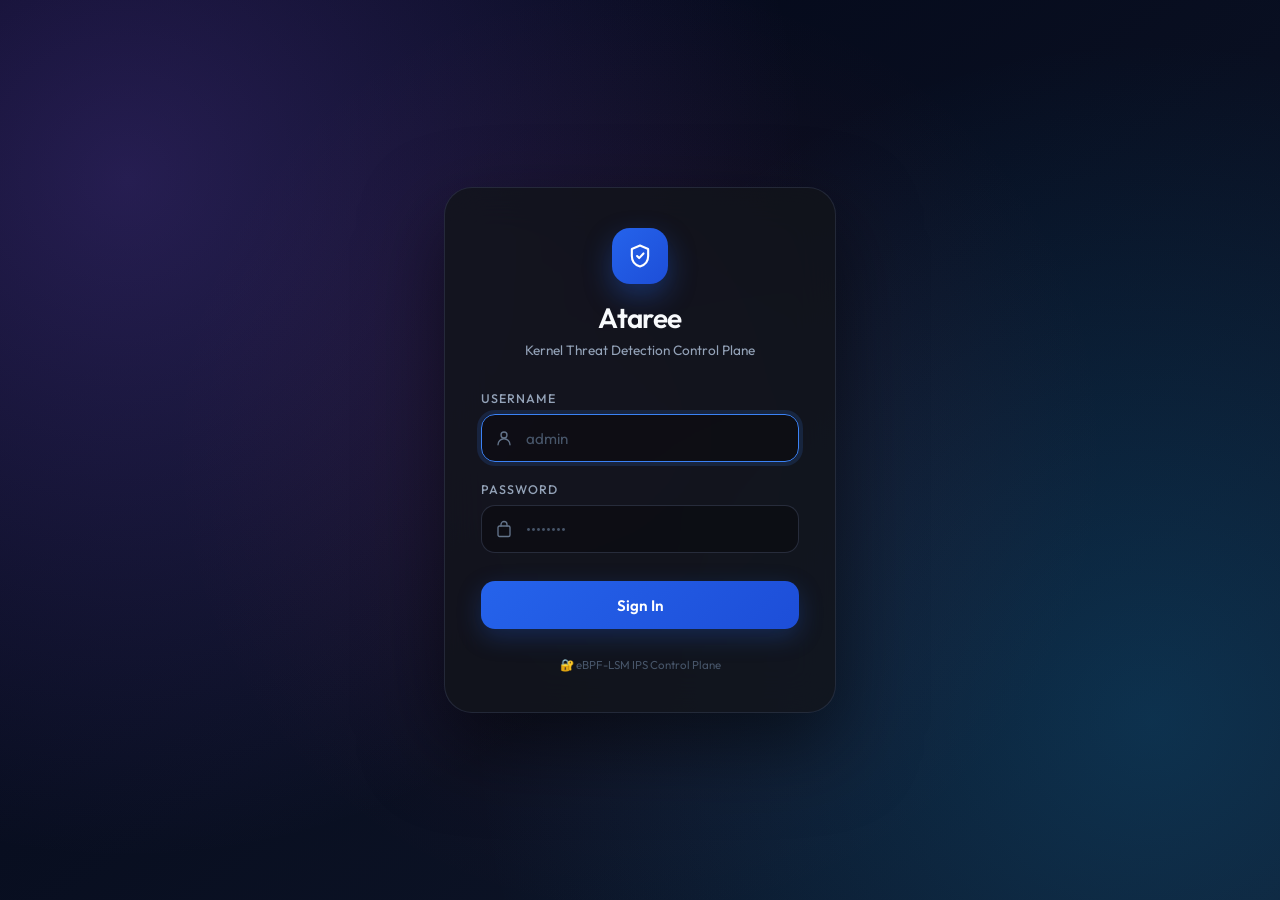
==== manager/static/login.html @ 686798e7 "feat: add login page and update app.py" ====
<!DOCTYPE html>
<html lang="en">
<head>
  <meta charset="UTF-8">
  <meta name="viewport" content="width=device-width, initial-scale=1.0">
  <title>Ataree - Login</title>
  <style>
    @import url('https://fonts.googleapis.com/css2?family=Outfit:wght@300;400;500;600;700&display=swap');
    
    * {
      margin: 0;
      padding: 0;
      box-sizing: border-box;
    }

    body {
      min-height: 100vh;
      font-family: "Outfit", "Segoe UI", sans-serif;
      background: radial-gradient(circle at 10% 20%, rgba(139, 92, 246, 0.25), transparent 50%),
                  radial-gradient(circle at 90% 80%, rgba(14, 165, 233, 0.2), transparent 50%),
                  radial-gradient(circle at 50% 50%, rgba(244, 63, 94, 0.08), transparent 60%),
                  linear-gradient(145deg, #020617 0%, #0f172a 100%);
      background-attachment: fixed;
      display: flex;
      align-items: center;
      justify-content: center;
    }

    .login-container {
      width: 100%;
      max-width: 440px;
      padding: 24px;
    }

    .login-card {
      border: 1px solid rgba(144, 164, 212, 0.15);
      border-radius: 28px;
      background: rgba(18, 20, 26, 0.82);
      backdrop-filter: blur(20px);
      box-shadow: 0 32px 80px rgba(0, 0, 0, 0.5);
      padding: 40px 36px;
    }

    .brand {
      text-align: center;
      margin-bottom: 32px;
    }

    .brand-mark {
      display: inline-flex;
      align-items: center;
      justify-content: center;
      width: 56px;
      height: 56px;
      border-radius: 18px;
      background: linear-gradient(135deg, #2563eb, #1d4ed8);
      box-shadow: 0 12px 28px rgba(37, 99, 235, 0.35);
      margin-bottom: 16px;
    }

    .brand-mark svg {
      width: 28px;
      height: 28px;
      color: white;
    }

    .brand h1 {
      color: #f8fafc;
      font-size: 1.75rem;
      font-weight: 600;
      letter-spacing: -0.02em;
      margin-bottom: 6px;
    }

    .brand p {
      color: #94a3b8;
      font-size: 0.85rem;
    }

    .error-message {
      background: rgba(244, 63, 94, 0.12);
      border: 1px solid rgba(244, 63, 94, 0.35);
      border-radius: 14px;
      padding: 12px 16px;
      margin-bottom: 24px;
      display: none;
      align-items: center;
      gap: 10px;
    }

    .error-message.show {
      display: flex;
    }

    .error-message svg {
      width: 18px;
      height: 18px;
      color: #f43f5e;
      flex-shrink: 0;
    }

    .error-message span {
      color: #fca5a5;
      font-size: 0.85rem;
      font-weight: 500;
    }

    .input-group {
      margin-bottom: 20px;
    }

    .input-label {
      display: block;
      color: #94a3b8;
      font-size: 0.78rem;
      font-weight: 500;
      text-transform: uppercase;
      letter-spacing: 0.08em;
      margin-bottom: 8px;
    }

    .input-field {
      position: relative;
    }

    .input-field svg {
      position: absolute;
      left: 14px;
      top: 50%;
      transform: translateY(-50%);
      width: 18px;
      height: 18px;
      color: #64748b;
      pointer-events: none;
    }

    .input-field input {
      width: 100%;
      height: 48px;
      padding: 0 14px 0 44px;
      border: 1px solid rgba(144, 164, 212, 0.2);
      border-radius: 14px;
      background: rgba(10, 11, 15, 0.6);
      color: #f8fafc;
      font-size: 0.95rem;
      font-family: inherit;
      transition: all 0.2s ease;
      outline: none;
    }

    .input-field input:focus {
      border-color: #3b82f6;
      box-shadow: 0 0 0 4px rgba(59, 130, 246, 0.15);
    }

    .input-field input::placeholder {
      color: #475569;
    }

    .login-button {
      width: 100%;
      height: 48px;
      margin-top: 8px;
      border: none;
      border-radius: 14px;
      background: linear-gradient(135deg, #2563eb, #1d4ed8);
      color: white;
      font-size: 0.95rem;
      font-weight: 600;
      font-family: inherit;
      cursor: pointer;
      transition: all 0.2s ease;
      box-shadow: 0 8px 24px rgba(37, 99, 235, 0.25);
    }

    .login-button:hover {
      transform: translateY(-1px);
      box-shadow: 0 12px 28px rgba(37, 99, 235, 0.35);
    }

    .login-button:active {
      transform: translateY(0);
    }

    .login-button.loading {
      pointer-events: none;
      opacity: 0.7;
    }

    .login-button.loading::after {
      content: "";
      display: inline-block;
      width: 14px;
      height: 14px;
      margin-left: 10px;
      border: 2px solid rgba(255, 255, 255, 0.3);
      border-top-color: white;
      border-radius: 50%;
      animation: spin 0.8s linear infinite;
    }

    @keyframes spin {
      to { transform: rotate(360deg); }
    }

    .footer {
      text-align: center;
      margin-top: 28px;
      color: #475569;
      font-size: 0.72rem;
    }

    .footer a {
      color: #60a5fa;
      text-decoration: none;
    }

    .footer a:hover {
      text-decoration: underline;
    }

    @media (max-width: 480px) {
      .login-container {
        padding: 16px;
      }
      .login-card {
        padding: 28px 24px;
      }
    }
  </style>
</head>
<body>
  <div class="login-container">
    <div class="login-card">
      <div class="brand">
        <div class="brand-mark">
          <svg viewBox="0 0 24 24" fill="none" stroke="currentColor" stroke-width="1.8" stroke-linecap="round" stroke-linejoin="round">
            <path d="M12 3 5 6v6c0 4.7 2.9 7.8 7 9 4.1-1.2 7-4.3 7-9V6l-7-3Z"></path>
            <path d="m9.5 12 1.8 1.8 3.7-4"></path>
          </svg>
        </div>
        <h1>Ataree</h1>
        <p>Kernel Threat Detection Control Plane</p>
      </div>

      <div id="error-message" class="error-message">
        <svg viewBox="0 0 24 24" fill="none" stroke="currentColor" stroke-width="2" stroke-linecap="round" stroke-linejoin="round">
          <circle cx="12" cy="12" r="10"></circle>
          <line x1="12" y1="8" x2="12" y2="12"></line>
          <line x1="12" y1="16" x2="12.01" y2="16"></line>
        </svg>
        <span id="error-text">Invalid credentials. Please try again.</span>
      </div>

      <form id="login-form">
        <div class="input-group">
          <label class="input-label">Username</label>
          <div class="input-field">
            <svg viewBox="0 0 24 24" fill="none" stroke="currentColor" stroke-width="1.8" stroke-linecap="round" stroke-linejoin="round">
              <path d="M20 21a8 8 0 0 0-16 0"></path>
              <circle cx="12" cy="8" r="4"></circle>
            </svg>
            <input type="text" id="username" placeholder="admin" autocomplete="username">
          </div>
        </div>

        <div class="input-group">
          <label class="input-label">Password</label>
          <div class="input-field">
            <svg viewBox="0 0 24 24" fill="none" stroke="currentColor" stroke-width="1.8" stroke-linecap="round" stroke-linejoin="round">
              <rect x="4" y="8" width="16" height="14" rx="2"></rect>
              <path d="M8 8V6a4 4 0 0 1 8 0v2"></path>
            </svg>
            <input type="password" id="password" placeholder="••••••••" autocomplete="current-password">
          </div>
        </div>

        <button type="submit" class="login-button" id="login-btn">Sign In</button>
      </form>

      <div class="footer">
        <span>🔐 eBPF-LSM IPS Control Plane</span>
      </div>
    </div>
  </div>

  <script>
    const form = document.getElementById('login-form');
    const usernameInput = document.getElementById('username');
    const passwordInput = document.getElementById('password');
    const loginBtn = document.getElementById('login-btn');
    const errorDiv = document.getElementById('error-message');
    const errorText = document.getElementById('error-text');

    function showError(message) {
        errorText.textContent = message;
        errorDiv.classList.add('show');
        setTimeout(() => {
            errorDiv.classList.remove('show');
        }, 4000);
    }

    function hideError() {
        errorDiv.classList.remove('show');
    }

    async function login(username, password) {
        const credentials = btoa(`${username}:${password}`);
        
        try {
            const response = await fetch('/api/v1/metrics/summary', {
                headers: {
                    'Authorization': `Basic ${credentials}`
                }
            });

            if (response.ok) {
                localStorage.setItem('auth_credentials', credentials);
                window.location.href = '/';
            } else {
                showError('Invalid username or password');
            }
        } catch (err) {
            showError('Connection error. Please try again.');
        }
    }

    form.addEventListener('submit', async (e) => {
        e.preventDefault();
        hideError();

        const username = usernameInput.value.trim();
        const password = passwordInput.value;

        if (!username || !password) {
            showError('Please enter both username and password');
            return;
        }

        loginBtn.classList.add('loading');
        loginBtn.textContent = 'Authenticating';

        await login(username, password);

        loginBtn.classList.remove('loading');
        loginBtn.textContent = 'Sign In';
    });

    // Only check for saved credentials if we're NOT already on the login page trying to log out?
    // Remove the auto-redirect code completely
    usernameInput.focus();
</script>
</body>
</html>
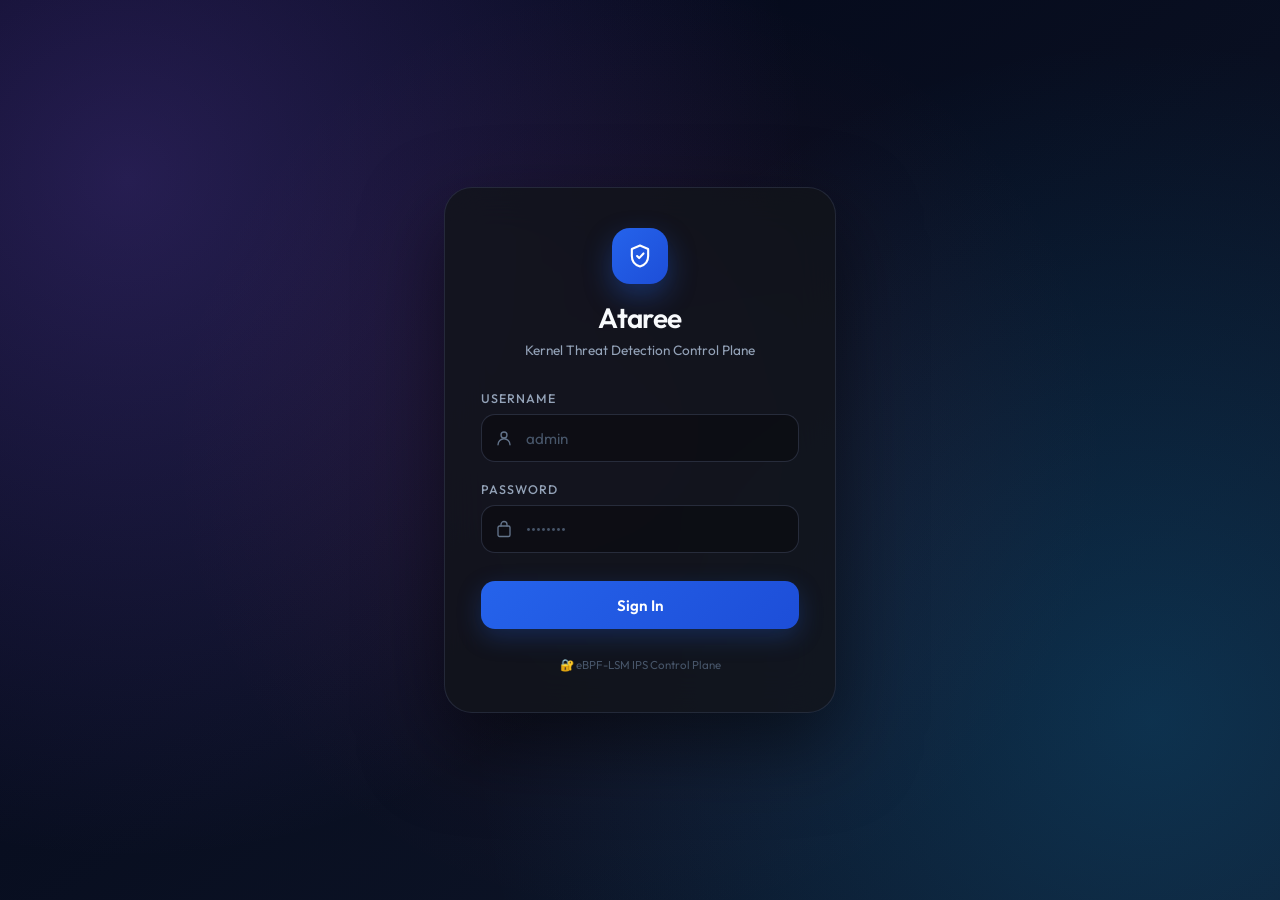
==== commit 2968e2b7: "fix bug" ====
--- a/manager/static/login.html
+++ b/manager/static/login.html
@@ -182,41 +182,11 @@
       transform: translateY(0);
     }
 
-    .login-button.loading {
-      pointer-events: none;
-      opacity: 0.7;
-    }
-
-    .login-button.loading::after {
-      content: "";
-      display: inline-block;
-      width: 14px;
-      height: 14px;
-      margin-left: 10px;
-      border: 2px solid rgba(255, 255, 255, 0.3);
-      border-top-color: white;
-      border-radius: 50%;
-      animation: spin 0.8s linear infinite;
-    }
-
-    @keyframes spin {
-      to { transform: rotate(360deg); }
-    }
-
     .footer {
       text-align: center;
       margin-top: 28px;
       color: #475569;
       font-size: 0.72rem;
-    }
-
-    .footer a {
-      color: #60a5fa;
-      text-decoration: none;
-    }
-
-    .footer a:hover {
-      text-decoration: underline;
     }
 
     @media (max-width: 480px) {
@@ -252,7 +222,7 @@
         <span id="error-text">Invalid credentials. Please try again.</span>
       </div>
 
-      <form id="login-form">
+      <form id="login-form" method="POST" action="/api/v1/login">
         <div class="input-group">
           <label class="input-label">Username</label>
           <div class="input-field">
@@ -260,7 +230,7 @@
               <path d="M20 21a8 8 0 0 0-16 0"></path>
               <circle cx="12" cy="8" r="4"></circle>
             </svg>
-            <input type="text" id="username" placeholder="admin" autocomplete="username">
+            <input type="text" id="username" name="username" placeholder="admin" autocomplete="username">
           </div>
         </div>
 
@@ -271,11 +241,11 @@
               <rect x="4" y="8" width="16" height="14" rx="2"></rect>
               <path d="M8 8V6a4 4 0 0 1 8 0v2"></path>
             </svg>
-            <input type="password" id="password" placeholder="••••••••" autocomplete="current-password">
+            <input type="password" id="password" name="password" placeholder="••••••••" autocomplete="current-password">
           </div>
         </div>
 
-        <button type="submit" class="login-button" id="login-btn">Sign In</button>
+        <button type="submit" class="login-button">Sign In</button>
       </form>
 
       <div class="footer">
@@ -286,9 +256,6 @@
 
   <script>
     const form = document.getElementById('login-form');
-    const usernameInput = document.getElementById('username');
-    const passwordInput = document.getElementById('password');
-    const loginBtn = document.getElementById('login-btn');
     const errorDiv = document.getElementById('error-message');
     const errorText = document.getElementById('error-text');
 
@@ -300,55 +267,31 @@
         }, 4000);
     }
 
-    function hideError() {
-        errorDiv.classList.remove('show');
-    }
-
-    async function login(username, password) {
-        const credentials = btoa(`${username}:${password}`);
-        
-        try {
-            const response = await fetch('/api/v1/metrics/summary', {
-                headers: {
-                    'Authorization': `Basic ${credentials}`
-                }
-            });
-
-            if (response.ok) {
-                localStorage.setItem('auth_credentials', credentials);
-                window.location.href = '/';
-            } else {
-                showError('Invalid username or password');
-            }
-        } catch (err) {
-            showError('Connection error. Please try again.');
-        }
-    }
-
     form.addEventListener('submit', async (e) => {
         e.preventDefault();
-        hideError();
-
-        const username = usernameInput.value.trim();
-        const password = passwordInput.value;
+        
+        const username = document.getElementById('username').value;
+        const password = document.getElementById('password').value;
 
         if (!username || !password) {
             showError('Please enter both username and password');
             return;
         }
 
-        loginBtn.classList.add('loading');
-        loginBtn.textContent = 'Authenticating';
-
-        await login(username, password);
-
-        loginBtn.classList.remove('loading');
-        loginBtn.textContent = 'Sign In';
+        const response = await fetch('/api/v1/login', {
+            method: 'POST',
+            headers: {
+                'Content-Type': 'application/json',
+            },
+            body: JSON.stringify({ username, password })
+        });
+
+        if (response.ok) {
+            window.location.href = '/';
+        } else {
+            showError('Invalid username or password');
+        }
     });
-
-    // Only check for saved credentials if we're NOT already on the login page trying to log out?
-    // Remove the auto-redirect code completely
-    usernameInput.focus();
-</script>
+  </script>
 </body>
-</html>
+</html>
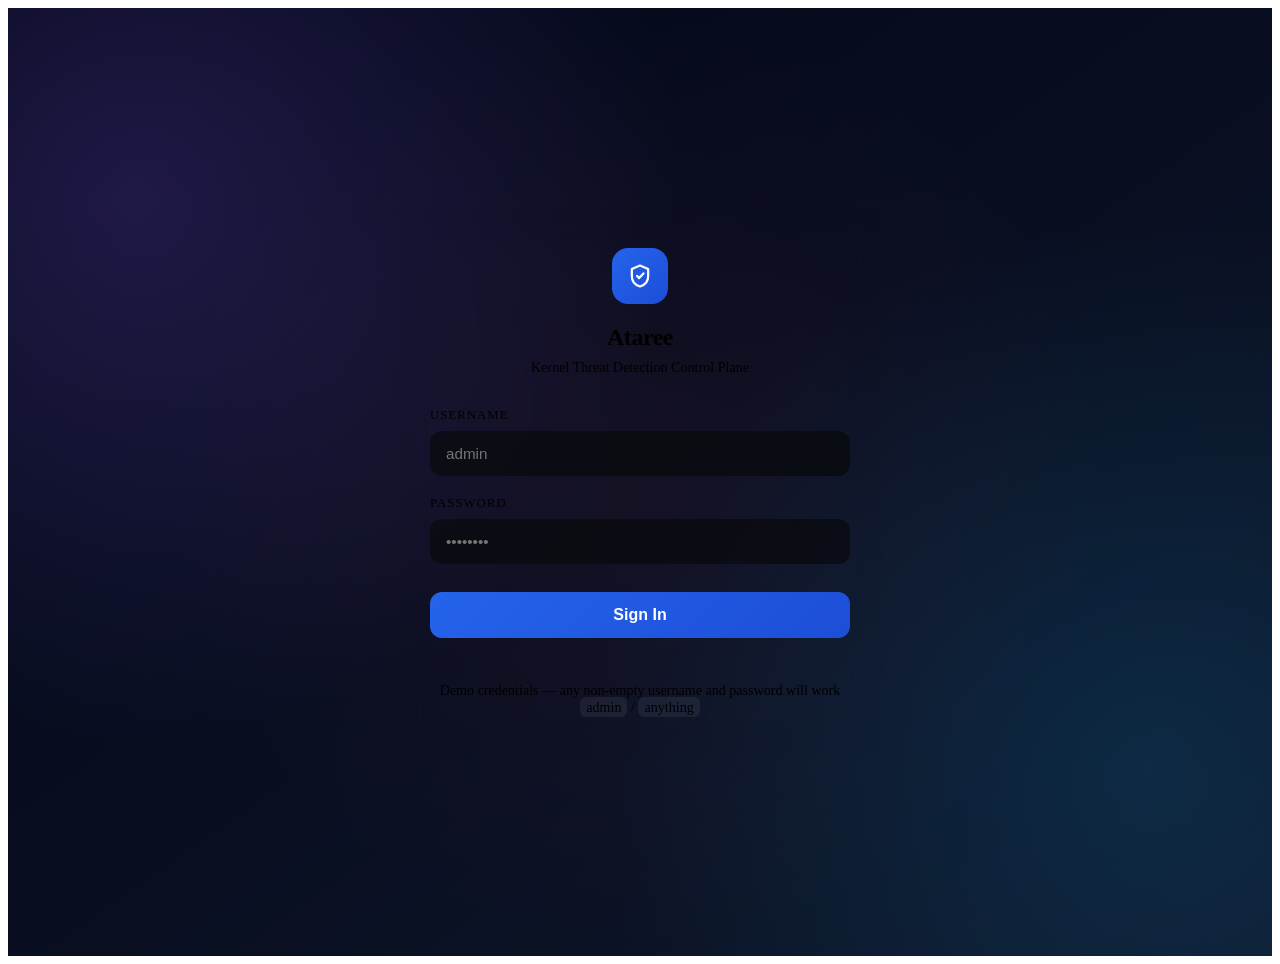
==== commit d30692bc: "fix: resolve 401 errors in manager, add neat login page" ====
--- a/manager/static/login.html
+++ b/manager/static/login.html
@@ -1,210 +1,163 @@
-<!DOCTYPE html>
+<!doctype html>
 <html lang="en">
+
 <head>
-  <meta charset="UTF-8">
-  <meta name="viewport" content="width=device-width, initial-scale=1.0">
+  <meta charset="UTF-8" />
+  <meta name="viewport" content="width=device-width, initial-scale=1.0" />
   <title>Ataree - Login</title>
+  <link rel="stylesheet" href="/style.css" />
   <style>
-    @import url('https://fonts.googleapis.com/css2?family=Outfit:wght@300;400;500;600;700&display=swap');
-    
-    * {
-      margin: 0;
-      padding: 0;
-      box-sizing: border-box;
-    }
-
-    body {
+    .login-container {
       min-height: 100vh;
-      font-family: "Outfit", "Segoe UI", sans-serif;
-      background: radial-gradient(circle at 10% 20%, rgba(139, 92, 246, 0.25), transparent 50%),
-                  radial-gradient(circle at 90% 80%, rgba(14, 165, 233, 0.2), transparent 50%),
-                  radial-gradient(circle at 50% 50%, rgba(244, 63, 94, 0.08), transparent 60%),
-                  linear-gradient(145deg, #020617 0%, #0f172a 100%);
-      background-attachment: fixed;
       display: flex;
       align-items: center;
       justify-content: center;
-    }
-
-    .login-container {
+      background:
+        radial-gradient(circle at 10% 20%, rgba(139, 92, 246, 0.2), transparent 40%),
+        radial-gradient(circle at 90% 80%, rgba(14, 165, 233, 0.15), transparent 40%),
+        radial-gradient(circle at 50% 50%, rgba(244, 63, 94, 0.05), transparent 60%),
+        linear-gradient(145deg, #020617 0%, #0f172a 100%);
+      padding: 24px;
+    }
+
+    .login-card {
+      max-width: 420px;
       width: 100%;
-      max-width: 440px;
-      padding: 24px;
-    }
-
-    .login-card {
-      border: 1px solid rgba(144, 164, 212, 0.15);
-      border-radius: 28px;
-      background: rgba(18, 20, 26, 0.82);
-      backdrop-filter: blur(20px);
-      box-shadow: 0 32px 80px rgba(0, 0, 0, 0.5);
-      padding: 40px 36px;
-    }
-
-    .brand {
+      border: 1px solid var(--border);
+      border-radius: var(--radius-lg);
+      background: var(--bg-elevated);
+      backdrop-filter: blur(16px);
+      padding: 40px 32px;
+      box-shadow: var(--shadow);
+    }
+
+    .login-header {
       text-align: center;
       margin-bottom: 32px;
     }
 
-    .brand-mark {
+    .login-logo {
       display: inline-flex;
       align-items: center;
       justify-content: center;
       width: 56px;
       height: 56px;
-      border-radius: 18px;
+      border-radius: 16px;
       background: linear-gradient(135deg, #2563eb, #1d4ed8);
-      box-shadow: 0 12px 28px rgba(37, 99, 235, 0.35);
-      margin-bottom: 16px;
-    }
-
-    .brand-mark svg {
+      margin-bottom: 20px;
+      color: white;
+    }
+
+    .login-logo svg {
       width: 28px;
       height: 28px;
+    }
+
+    .login-card h1 {
+      margin: 0 0 8px;
+      font-size: 1.5rem;
+      letter-spacing: -0.02em;
+    }
+
+    .login-card p {
+      margin: 0;
+      color: var(--text-muted);
+      font-size: 0.88rem;
+    }
+
+    .login-form {
+      display: flex;
+      flex-direction: column;
+      gap: 20px;
+    }
+
+    .input-group {
+      display: flex;
+      flex-direction: column;
+      gap: 8px;
+    }
+
+    .input-group label {
+      color: var(--text-muted);
+      font-size: 0.8rem;
+      text-transform: uppercase;
+      letter-spacing: 0.08em;
+    }
+
+    .input-group input {
+      padding: 14px 16px;
+      border: 1px solid var(--border);
+      border-radius: 12px;
+      background: rgba(10, 11, 15, 0.78);
+      color: var(--text);
+      font-size: 0.95rem;
+      outline: none;
+      transition: border-color 160ms ease, box-shadow 160ms ease;
+    }
+
+    .input-group input:focus {
+      border-color: rgba(59, 130, 246, 0.66);
+      box-shadow: 0 0 0 4px rgba(59, 130, 246, 0.12);
+    }
+
+    .login-button {
+      margin-top: 8px;
+      padding: 14px;
+      border: none;
+      border-radius: 12px;
+      background: linear-gradient(135deg, #2563eb, #1d4ed8);
       color: white;
-    }
-
-    .brand h1 {
-      color: #f8fafc;
-      font-size: 1.75rem;
+      font-size: 1rem;
       font-weight: 600;
-      letter-spacing: -0.02em;
-      margin-bottom: 6px;
-    }
-
-    .brand p {
-      color: #94a3b8;
-      font-size: 0.85rem;
+      cursor: pointer;
+      transition: transform 160ms ease, box-shadow 160ms ease;
+    }
+
+    .login-button:hover {
+      transform: translateY(-1px);
+      box-shadow: 0 14px 28px rgba(37, 99, 235, 0.3);
     }
 
     .error-message {
-      background: rgba(244, 63, 94, 0.12);
-      border: 1px solid rgba(244, 63, 94, 0.35);
-      border-radius: 14px;
-      padding: 12px 16px;
-      margin-bottom: 24px;
-      display: none;
-      align-items: center;
-      gap: 10px;
-    }
-
-    .error-message.show {
-      display: flex;
-    }
-
-    .error-message svg {
-      width: 18px;
-      height: 18px;
-      color: #f43f5e;
-      flex-shrink: 0;
-    }
-
-    .error-message span {
+      margin-top: 16px;
+      padding: 12px;
+      border-radius: 10px;
+      background: var(--critical-bg);
       color: #fca5a5;
       font-size: 0.85rem;
-      font-weight: 500;
-    }
-
-    .input-group {
-      margin-bottom: 20px;
-    }
-
-    .input-label {
+      text-align: center;
+      display: none;
+    }
+
+    .error-message.show {
       display: block;
-      color: #94a3b8;
+    }
+
+    .demo-hint {
+      margin-top: 24px;
+      padding-top: 20px;
+      border-top: 1px solid var(--border);
+      text-align: center;
+      color: var(--text-muted);
       font-size: 0.78rem;
-      font-weight: 500;
-      text-transform: uppercase;
-      letter-spacing: 0.08em;
-      margin-bottom: 8px;
-    }
-
-    .input-field {
-      position: relative;
-    }
-
-    .input-field svg {
-      position: absolute;
-      left: 14px;
-      top: 50%;
-      transform: translateY(-50%);
-      width: 18px;
-      height: 18px;
-      color: #64748b;
-      pointer-events: none;
-    }
-
-    .input-field input {
-      width: 100%;
-      height: 48px;
-      padding: 0 14px 0 44px;
-      border: 1px solid rgba(144, 164, 212, 0.2);
-      border-radius: 14px;
-      background: rgba(10, 11, 15, 0.6);
-      color: #f8fafc;
-      font-size: 0.95rem;
-      font-family: inherit;
-      transition: all 0.2s ease;
-      outline: none;
-    }
-
-    .input-field input:focus {
-      border-color: #3b82f6;
-      box-shadow: 0 0 0 4px rgba(59, 130, 246, 0.15);
-    }
-
-    .input-field input::placeholder {
-      color: #475569;
-    }
-
-    .login-button {
-      width: 100%;
-      height: 48px;
-      margin-top: 8px;
-      border: none;
-      border-radius: 14px;
-      background: linear-gradient(135deg, #2563eb, #1d4ed8);
-      color: white;
-      font-size: 0.95rem;
-      font-weight: 600;
-      font-family: inherit;
-      cursor: pointer;
-      transition: all 0.2s ease;
-      box-shadow: 0 8px 24px rgba(37, 99, 235, 0.25);
-    }
-
-    .login-button:hover {
-      transform: translateY(-1px);
-      box-shadow: 0 12px 28px rgba(37, 99, 235, 0.35);
-    }
-
-    .login-button:active {
-      transform: translateY(0);
-    }
-
-    .footer {
-      text-align: center;
-      margin-top: 28px;
-      color: #475569;
-      font-size: 0.72rem;
-    }
-
-    @media (max-width: 480px) {
-      .login-container {
-        padding: 16px;
-      }
-      .login-card {
-        padding: 28px 24px;
-      }
+    }
+
+    .demo-hint code {
+      font-family: var(--font-mono);
+      background: rgba(148, 163, 184, 0.1);
+      padding: 2px 6px;
+      border-radius: 6px;
     }
   </style>
 </head>
+
 <body>
   <div class="login-container">
     <div class="login-card">
-      <div class="brand">
-        <div class="brand-mark">
-          <svg viewBox="0 0 24 24" fill="none" stroke="currentColor" stroke-width="1.8" stroke-linecap="round" stroke-linejoin="round">
+      <div class="login-header">
+        <div class="login-logo">
+          <svg viewBox="0 0 24 24" fill="none" stroke="currentColor" stroke-width="1.9" stroke-linecap="round"
+            stroke-linejoin="round">
             <path d="M12 3 5 6v6c0 4.7 2.9 7.8 7 9 4.1-1.2 7-4.3 7-9V6l-7-3Z"></path>
             <path d="m9.5 12 1.8 1.8 3.7-4"></path>
           </svg>
@@ -213,85 +166,67 @@
         <p>Kernel Threat Detection Control Plane</p>
       </div>
 
-      <div id="error-message" class="error-message">
-        <svg viewBox="0 0 24 24" fill="none" stroke="currentColor" stroke-width="2" stroke-linecap="round" stroke-linejoin="round">
-          <circle cx="12" cy="12" r="10"></circle>
-          <line x1="12" y1="8" x2="12" y2="12"></line>
-          <line x1="12" y1="16" x2="12.01" y2="16"></line>
-        </svg>
-        <span id="error-text">Invalid credentials. Please try again.</span>
-      </div>
-
-      <form id="login-form" method="POST" action="/api/v1/login">
+      <form id="login-form" class="login-form">
         <div class="input-group">
-          <label class="input-label">Username</label>
-          <div class="input-field">
-            <svg viewBox="0 0 24 24" fill="none" stroke="currentColor" stroke-width="1.8" stroke-linecap="round" stroke-linejoin="round">
-              <path d="M20 21a8 8 0 0 0-16 0"></path>
-              <circle cx="12" cy="8" r="4"></circle>
-            </svg>
-            <input type="text" id="username" name="username" placeholder="admin" autocomplete="username">
-          </div>
+          <label>Username</label>
+          <input type="text" id="username" name="username" placeholder="admin" autocomplete="off" />
         </div>
 
         <div class="input-group">
-          <label class="input-label">Password</label>
-          <div class="input-field">
-            <svg viewBox="0 0 24 24" fill="none" stroke="currentColor" stroke-width="1.8" stroke-linecap="round" stroke-linejoin="round">
-              <rect x="4" y="8" width="16" height="14" rx="2"></rect>
-              <path d="M8 8V6a4 4 0 0 1 8 0v2"></path>
-            </svg>
-            <input type="password" id="password" name="password" placeholder="••••••••" autocomplete="current-password">
-          </div>
+          <label>Password</label>
+          <input type="password" id="password" name="password" placeholder="••••••••" />
         </div>
 
         <button type="submit" class="login-button">Sign In</button>
+
+        <div id="error-message" class="error-message">
+          Invalid username or password
+        </div>
       </form>
 
-      <div class="footer">
-        <span>🔐 eBPF-LSM IPS Control Plane</span>
+      <div class="demo-hint">
+        <p>Demo credentials — any non-empty username and password will work</p>
+        <p><code>admin</code> / <code>anything</code></p>
       </div>
     </div>
   </div>
 
   <script>
     const form = document.getElementById('login-form');
-    const errorDiv = document.getElementById('error-message');
-    const errorText = document.getElementById('error-text');
-
-    function showError(message) {
-        errorText.textContent = message;
-        errorDiv.classList.add('show');
-        setTimeout(() => {
-            errorDiv.classList.remove('show');
-        }, 4000);
-    }
+    const errorEl = document.getElementById('error-message');
 
     form.addEventListener('submit', async (e) => {
-        e.preventDefault();
-        
-        const username = document.getElementById('username').value;
-        const password = document.getElementById('password').value;
-
-        if (!username || !password) {
-            showError('Please enter both username and password');
-            return;
+      e.preventDefault();
+      errorEl.classList.remove('show');
+
+      const username = document.getElementById('username').value.trim();
+      const password = document.getElementById('password').value.trim();
+
+      if (!username || !password) {
+        errorEl.textContent = 'Please enter both username and password';
+        errorEl.classList.add('show');
+        return;
+      }
+
+      try {
+        const response = await fetch('/api/v1/login', {
+          method: 'POST',
+          headers: { 'Content-Type': 'application/json' },
+          body: JSON.stringify({ username, password })
+        });
+
+        if (response.ok) {
+          window.location.href = '/';
+        } else {
+          errorEl.textContent = 'Invalid username or password';
+          errorEl.classList.add('show');
         }
-
-        const response = await fetch('/api/v1/login', {
-            method: 'POST',
-            headers: {
-                'Content-Type': 'application/json',
-            },
-            body: JSON.stringify({ username, password })
-        });
-
-        if (response.ok) {
-            window.location.href = '/';
-        } else {
-            showError('Invalid username or password');
-        }
+      } catch (err) {
+        errorEl.textContent = 'Connection error. Please try again.';
+        errorEl.classList.add('show');
+      }
     });
   </script>
 </body>
-</html>+
+</html>
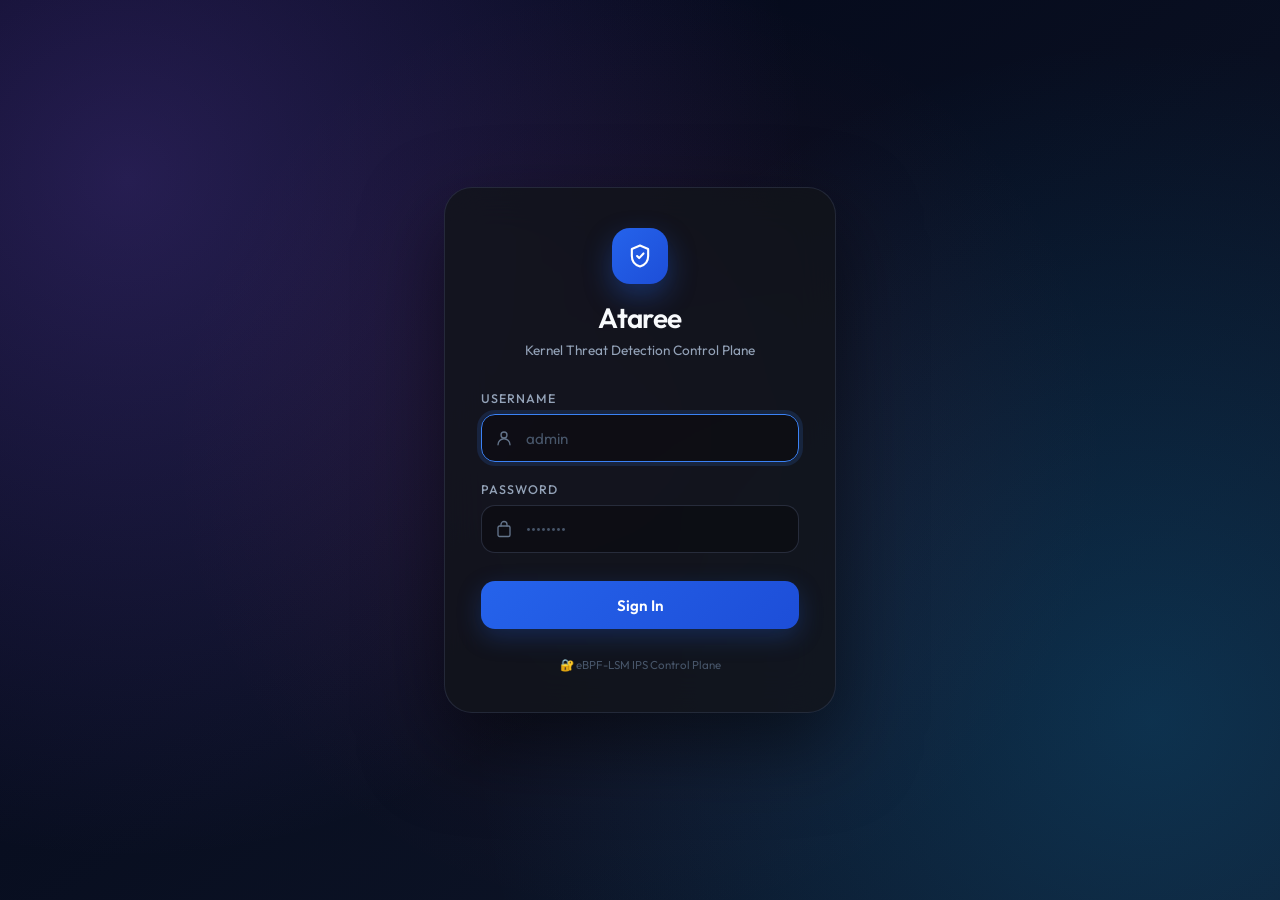
==== commit e059f305: "Merge remote-tracking branch 'origin/achouak' into new-ui # Conflicts: #	manager/app.py #	manager/st" ====
--- a/manager/static/login.html
+++ b/manager/static/login.html
@@ -1,163 +1,240 @@
-<!doctype html>
+<!DOCTYPE html>
 <html lang="en">
-
 <head>
-  <meta charset="UTF-8" />
-  <meta name="viewport" content="width=device-width, initial-scale=1.0" />
+  <meta charset="UTF-8">
+  <meta name="viewport" content="width=device-width, initial-scale=1.0">
   <title>Ataree - Login</title>
-  <link rel="stylesheet" href="/style.css" />
   <style>
-    .login-container {
+    @import url('https://fonts.googleapis.com/css2?family=Outfit:wght@300;400;500;600;700&display=swap');
+    
+    * {
+      margin: 0;
+      padding: 0;
+      box-sizing: border-box;
+    }
+
+    body {
       min-height: 100vh;
+      font-family: "Outfit", "Segoe UI", sans-serif;
+      background: radial-gradient(circle at 10% 20%, rgba(139, 92, 246, 0.25), transparent 50%),
+                  radial-gradient(circle at 90% 80%, rgba(14, 165, 233, 0.2), transparent 50%),
+                  radial-gradient(circle at 50% 50%, rgba(244, 63, 94, 0.08), transparent 60%),
+                  linear-gradient(145deg, #020617 0%, #0f172a 100%);
+      background-attachment: fixed;
       display: flex;
       align-items: center;
       justify-content: center;
-      background:
-        radial-gradient(circle at 10% 20%, rgba(139, 92, 246, 0.2), transparent 40%),
-        radial-gradient(circle at 90% 80%, rgba(14, 165, 233, 0.15), transparent 40%),
-        radial-gradient(circle at 50% 50%, rgba(244, 63, 94, 0.05), transparent 60%),
-        linear-gradient(145deg, #020617 0%, #0f172a 100%);
+    }
+
+    .login-container {
+      width: 100%;
+      max-width: 440px;
       padding: 24px;
     }
 
     .login-card {
-      max-width: 420px;
-      width: 100%;
-      border: 1px solid var(--border);
-      border-radius: var(--radius-lg);
-      background: var(--bg-elevated);
-      backdrop-filter: blur(16px);
-      padding: 40px 32px;
-      box-shadow: var(--shadow);
-    }
-
-    .login-header {
+      border: 1px solid rgba(144, 164, 212, 0.15);
+      border-radius: 28px;
+      background: rgba(18, 20, 26, 0.82);
+      backdrop-filter: blur(20px);
+      box-shadow: 0 32px 80px rgba(0, 0, 0, 0.5);
+      padding: 40px 36px;
+    }
+
+    .brand {
       text-align: center;
       margin-bottom: 32px;
     }
 
-    .login-logo {
+    .brand-mark {
       display: inline-flex;
       align-items: center;
       justify-content: center;
       width: 56px;
       height: 56px;
-      border-radius: 16px;
+      border-radius: 18px;
       background: linear-gradient(135deg, #2563eb, #1d4ed8);
-      margin-bottom: 20px;
-      color: white;
-    }
-
-    .login-logo svg {
+      box-shadow: 0 12px 28px rgba(37, 99, 235, 0.35);
+      margin-bottom: 16px;
+    }
+
+    .brand-mark svg {
       width: 28px;
       height: 28px;
-    }
-
-    .login-card h1 {
-      margin: 0 0 8px;
-      font-size: 1.5rem;
+      color: white;
+    }
+
+    .brand h1 {
+      color: #f8fafc;
+      font-size: 1.75rem;
+      font-weight: 600;
       letter-spacing: -0.02em;
-    }
-
-    .login-card p {
-      margin: 0;
-      color: var(--text-muted);
-      font-size: 0.88rem;
-    }
-
-    .login-form {
+      margin-bottom: 6px;
+    }
+
+    .brand p {
+      color: #94a3b8;
+      font-size: 0.85rem;
+    }
+
+    .error-message {
+      background: rgba(244, 63, 94, 0.12);
+      border: 1px solid rgba(244, 63, 94, 0.35);
+      border-radius: 14px;
+      padding: 12px 16px;
+      margin-bottom: 24px;
+      display: none;
+      align-items: center;
+      gap: 10px;
+    }
+
+    .error-message.show {
       display: flex;
-      flex-direction: column;
-      gap: 20px;
+    }
+
+    .error-message svg {
+      width: 18px;
+      height: 18px;
+      color: #f43f5e;
+      flex-shrink: 0;
+    }
+
+    .error-message span {
+      color: #fca5a5;
+      font-size: 0.85rem;
+      font-weight: 500;
     }
 
     .input-group {
-      display: flex;
-      flex-direction: column;
-      gap: 8px;
-    }
-
-    .input-group label {
-      color: var(--text-muted);
-      font-size: 0.8rem;
+      margin-bottom: 20px;
+    }
+
+    .input-label {
+      display: block;
+      color: #94a3b8;
+      font-size: 0.78rem;
+      font-weight: 500;
       text-transform: uppercase;
       letter-spacing: 0.08em;
-    }
-
-    .input-group input {
-      padding: 14px 16px;
-      border: 1px solid var(--border);
-      border-radius: 12px;
-      background: rgba(10, 11, 15, 0.78);
-      color: var(--text);
+      margin-bottom: 8px;
+    }
+
+    .input-field {
+      position: relative;
+    }
+
+    .input-field svg {
+      position: absolute;
+      left: 14px;
+      top: 50%;
+      transform: translateY(-50%);
+      width: 18px;
+      height: 18px;
+      color: #64748b;
+      pointer-events: none;
+    }
+
+    .input-field input {
+      width: 100%;
+      height: 48px;
+      padding: 0 14px 0 44px;
+      border: 1px solid rgba(144, 164, 212, 0.2);
+      border-radius: 14px;
+      background: rgba(10, 11, 15, 0.6);
+      color: #f8fafc;
       font-size: 0.95rem;
+      font-family: inherit;
+      transition: all 0.2s ease;
       outline: none;
-      transition: border-color 160ms ease, box-shadow 160ms ease;
-    }
-
-    .input-group input:focus {
-      border-color: rgba(59, 130, 246, 0.66);
-      box-shadow: 0 0 0 4px rgba(59, 130, 246, 0.12);
+    }
+
+    .input-field input:focus {
+      border-color: #3b82f6;
+      box-shadow: 0 0 0 4px rgba(59, 130, 246, 0.15);
+    }
+
+    .input-field input::placeholder {
+      color: #475569;
     }
 
     .login-button {
+      width: 100%;
+      height: 48px;
       margin-top: 8px;
-      padding: 14px;
       border: none;
-      border-radius: 12px;
+      border-radius: 14px;
       background: linear-gradient(135deg, #2563eb, #1d4ed8);
       color: white;
-      font-size: 1rem;
+      font-size: 0.95rem;
       font-weight: 600;
+      font-family: inherit;
       cursor: pointer;
-      transition: transform 160ms ease, box-shadow 160ms ease;
+      transition: all 0.2s ease;
+      box-shadow: 0 8px 24px rgba(37, 99, 235, 0.25);
     }
 
     .login-button:hover {
       transform: translateY(-1px);
-      box-shadow: 0 14px 28px rgba(37, 99, 235, 0.3);
-    }
-
-    .error-message {
-      margin-top: 16px;
-      padding: 12px;
-      border-radius: 10px;
-      background: var(--critical-bg);
-      color: #fca5a5;
-      font-size: 0.85rem;
+      box-shadow: 0 12px 28px rgba(37, 99, 235, 0.35);
+    }
+
+    .login-button:active {
+      transform: translateY(0);
+    }
+
+    .login-button.loading {
+      pointer-events: none;
+      opacity: 0.7;
+    }
+
+    .login-button.loading::after {
+      content: "";
+      display: inline-block;
+      width: 14px;
+      height: 14px;
+      margin-left: 10px;
+      border: 2px solid rgba(255, 255, 255, 0.3);
+      border-top-color: white;
+      border-radius: 50%;
+      animation: spin 0.8s linear infinite;
+    }
+
+    @keyframes spin {
+      to { transform: rotate(360deg); }
+    }
+
+    .footer {
       text-align: center;
-      display: none;
-    }
-
-    .error-message.show {
-      display: block;
-    }
-
-    .demo-hint {
-      margin-top: 24px;
-      padding-top: 20px;
-      border-top: 1px solid var(--border);
-      text-align: center;
-      color: var(--text-muted);
-      font-size: 0.78rem;
-    }
-
-    .demo-hint code {
-      font-family: var(--font-mono);
-      background: rgba(148, 163, 184, 0.1);
-      padding: 2px 6px;
-      border-radius: 6px;
+      margin-top: 28px;
+      color: #475569;
+      font-size: 0.72rem;
+    }
+
+    .footer a {
+      color: #60a5fa;
+      text-decoration: none;
+    }
+
+    .footer a:hover {
+      text-decoration: underline;
+    }
+
+    @media (max-width: 480px) {
+      .login-container {
+        padding: 16px;
+      }
+      .login-card {
+        padding: 28px 24px;
+      }
     }
   </style>
 </head>
-
 <body>
   <div class="login-container">
     <div class="login-card">
-      <div class="login-header">
-        <div class="login-logo">
-          <svg viewBox="0 0 24 24" fill="none" stroke="currentColor" stroke-width="1.9" stroke-linecap="round"
-            stroke-linejoin="round">
+      <div class="brand">
+        <div class="brand-mark">
+          <svg viewBox="0 0 24 24" fill="none" stroke="currentColor" stroke-width="1.8" stroke-linecap="round" stroke-linejoin="round">
             <path d="M12 3 5 6v6c0 4.7 2.9 7.8 7 9 4.1-1.2 7-4.3 7-9V6l-7-3Z"></path>
             <path d="m9.5 12 1.8 1.8 3.7-4"></path>
           </svg>
@@ -166,67 +243,112 @@
         <p>Kernel Threat Detection Control Plane</p>
       </div>
 
-      <form id="login-form" class="login-form">
+      <div id="error-message" class="error-message">
+        <svg viewBox="0 0 24 24" fill="none" stroke="currentColor" stroke-width="2" stroke-linecap="round" stroke-linejoin="round">
+          <circle cx="12" cy="12" r="10"></circle>
+          <line x1="12" y1="8" x2="12" y2="12"></line>
+          <line x1="12" y1="16" x2="12.01" y2="16"></line>
+        </svg>
+        <span id="error-text">Invalid credentials. Please try again.</span>
+      </div>
+
+      <form id="login-form">
         <div class="input-group">
-          <label>Username</label>
-          <input type="text" id="username" name="username" placeholder="admin" autocomplete="off" />
+          <label class="input-label">Username</label>
+          <div class="input-field">
+            <svg viewBox="0 0 24 24" fill="none" stroke="currentColor" stroke-width="1.8" stroke-linecap="round" stroke-linejoin="round">
+              <path d="M20 21a8 8 0 0 0-16 0"></path>
+              <circle cx="12" cy="8" r="4"></circle>
+            </svg>
+            <input type="text" id="username" placeholder="admin" autocomplete="username">
+          </div>
         </div>
 
         <div class="input-group">
-          <label>Password</label>
-          <input type="password" id="password" name="password" placeholder="••••••••" />
+          <label class="input-label">Password</label>
+          <div class="input-field">
+            <svg viewBox="0 0 24 24" fill="none" stroke="currentColor" stroke-width="1.8" stroke-linecap="round" stroke-linejoin="round">
+              <rect x="4" y="8" width="16" height="14" rx="2"></rect>
+              <path d="M8 8V6a4 4 0 0 1 8 0v2"></path>
+            </svg>
+            <input type="password" id="password" placeholder="••••••••" autocomplete="current-password">
+          </div>
         </div>
 
-        <button type="submit" class="login-button">Sign In</button>
-
-        <div id="error-message" class="error-message">
-          Invalid username or password
-        </div>
+        <button type="submit" class="login-button" id="login-btn">Sign In</button>
       </form>
 
-      <div class="demo-hint">
-        <p>Demo credentials — any non-empty username and password will work</p>
-        <p><code>admin</code> / <code>anything</code></p>
+      <div class="footer">
+        <span>🔐 eBPF-LSM IPS Control Plane</span>
       </div>
     </div>
   </div>
 
   <script>
     const form = document.getElementById('login-form');
-    const errorEl = document.getElementById('error-message');
+    const usernameInput = document.getElementById('username');
+    const passwordInput = document.getElementById('password');
+    const loginBtn = document.getElementById('login-btn');
+    const errorDiv = document.getElementById('error-message');
+    const errorText = document.getElementById('error-text');
+
+    function showError(message) {
+        errorText.textContent = message;
+        errorDiv.classList.add('show');
+        setTimeout(() => {
+            errorDiv.classList.remove('show');
+        }, 4000);
+    }
+
+    function hideError() {
+        errorDiv.classList.remove('show');
+    }
+
+    async function login(username, password) {
+        const credentials = btoa(`${username}:${password}`);
+        
+        try {
+            const response = await fetch('/api/v1/metrics/summary', {
+                headers: {
+                    'Authorization': `Basic ${credentials}`
+                }
+            });
+
+            if (response.ok) {
+                localStorage.setItem('auth_credentials', credentials);
+                window.location.href = '/';
+            } else {
+                showError('Invalid username or password');
+            }
+        } catch (err) {
+            showError('Connection error. Please try again.');
+        }
+    }
 
     form.addEventListener('submit', async (e) => {
-      e.preventDefault();
-      errorEl.classList.remove('show');
-
-      const username = document.getElementById('username').value.trim();
-      const password = document.getElementById('password').value.trim();
-
-      if (!username || !password) {
-        errorEl.textContent = 'Please enter both username and password';
-        errorEl.classList.add('show');
-        return;
-      }
-
-      try {
-        const response = await fetch('/api/v1/login', {
-          method: 'POST',
-          headers: { 'Content-Type': 'application/json' },
-          body: JSON.stringify({ username, password })
-        });
-
-        if (response.ok) {
-          window.location.href = '/';
-        } else {
-          errorEl.textContent = 'Invalid username or password';
-          errorEl.classList.add('show');
+        e.preventDefault();
+        hideError();
+
+        const username = usernameInput.value.trim();
+        const password = passwordInput.value;
+
+        if (!username || !password) {
+            showError('Please enter both username and password');
+            return;
         }
-      } catch (err) {
-        errorEl.textContent = 'Connection error. Please try again.';
-        errorEl.classList.add('show');
-      }
+
+        loginBtn.classList.add('loading');
+        loginBtn.textContent = 'Authenticating';
+
+        await login(username, password);
+
+        loginBtn.classList.remove('loading');
+        loginBtn.textContent = 'Sign In';
     });
-  </script>
+
+    // Only check for saved credentials if we're NOT already on the login page trying to log out?
+    // Remove the auto-redirect code completely
+    usernameInput.focus();
+</script>
 </body>
-
 </html>
